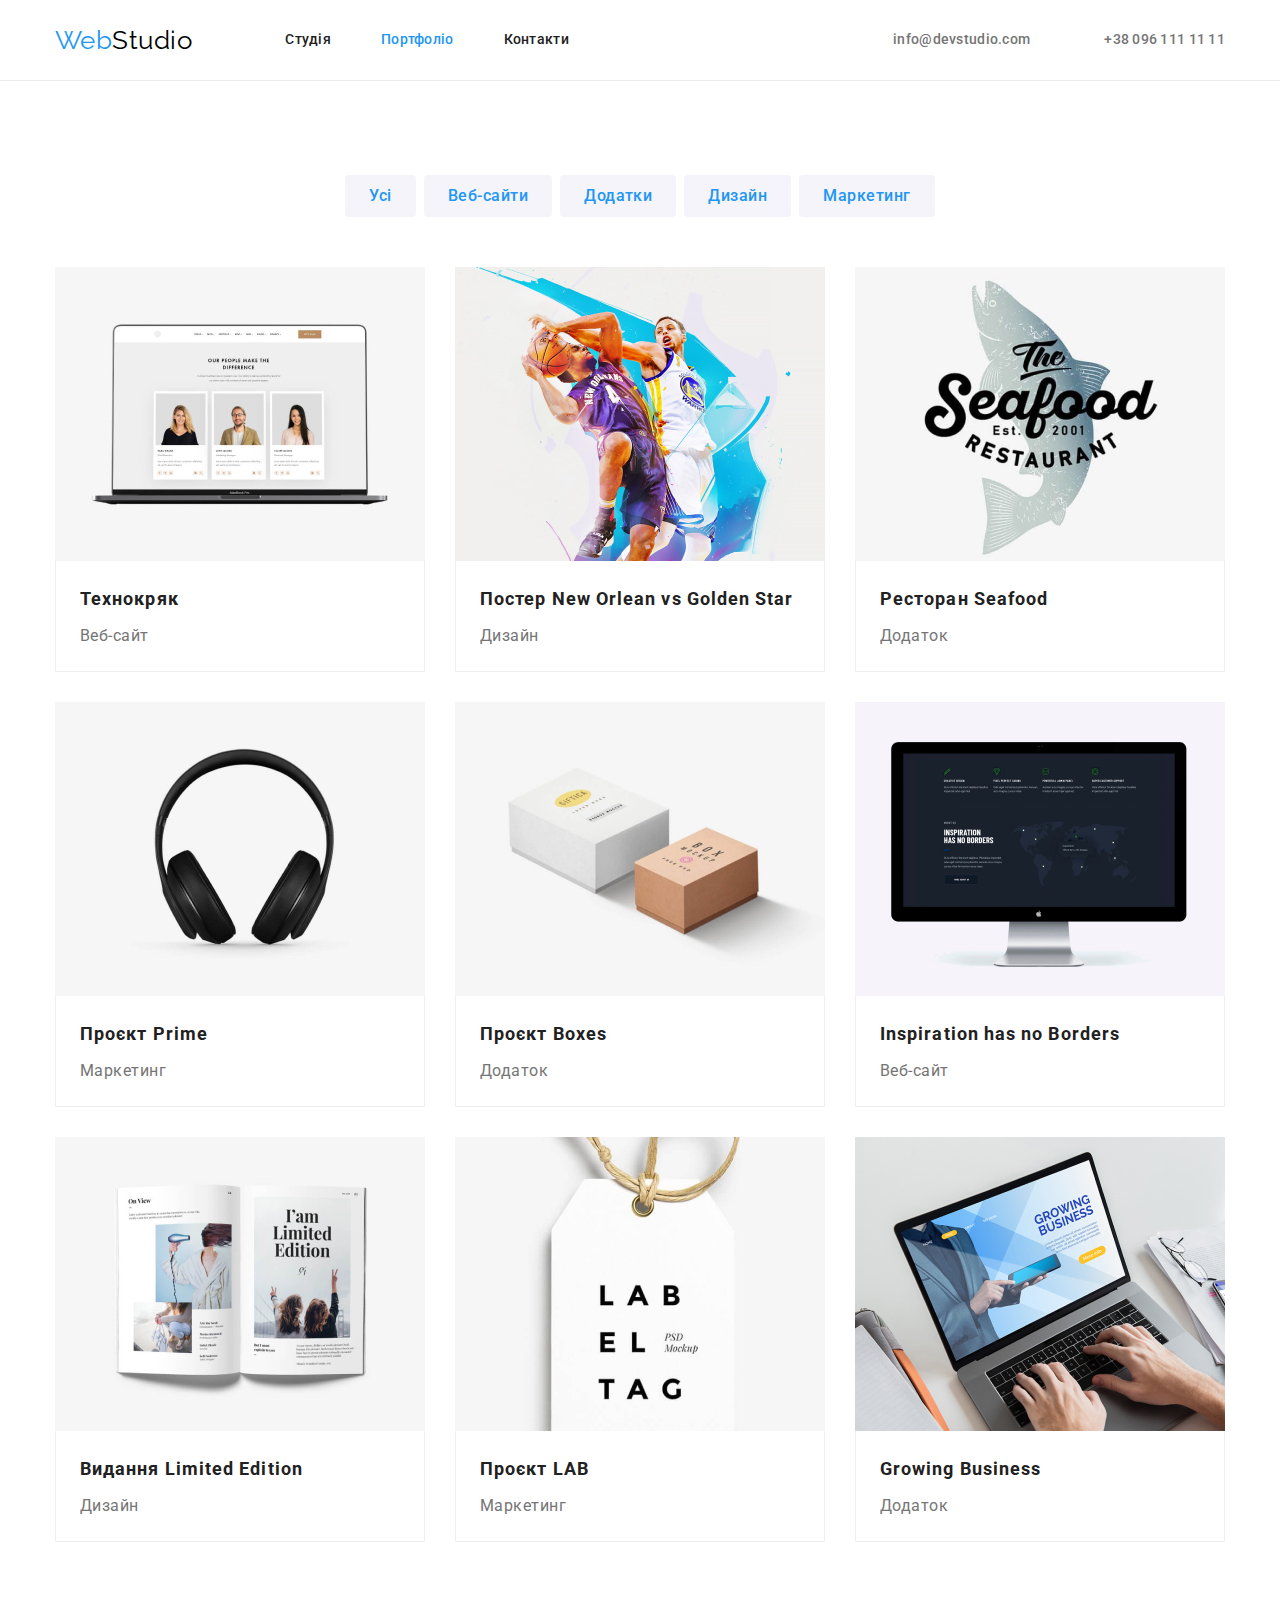
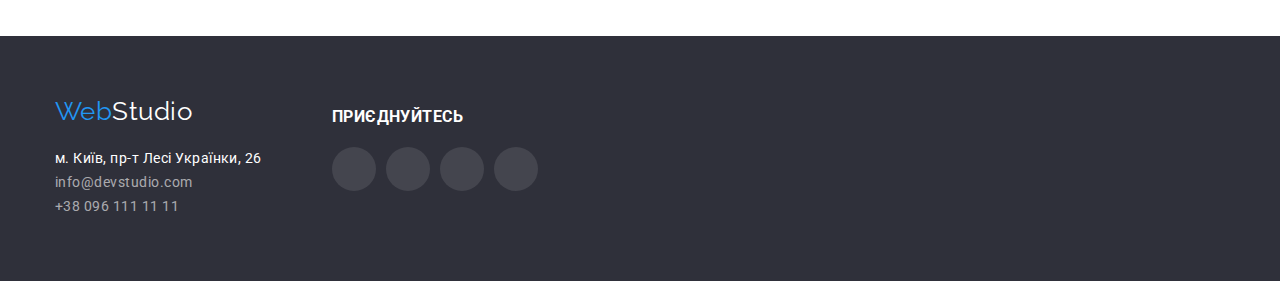
==== portfolio.html @ 6bd30c74 "start" ====
<!DOCTYPE html>
<html lang="uk">

<head>
    <meta charset="UTF-8" />
    <meta http-equiv="X-UA-Compatible" content="IE=edge" />
    <meta name="viewport" content="width=device-width, initial-scale=1.0" />
    <title>Портфоліо</title>
    <link
        href="https://fonts.googleapis.com/css2?family=Raleway:wght@700&family=Roboto:wght@400;500;700;900&display=swap"
        rel="stylesheet" />
    <link rel="stylesheet"
        href="https://cdnjs.cloudflare.com/ajax/libs/modern-normalize/1.1.0/modern-normalize.min.css" />
    <link rel="stylesheet" href="./css/styles.css" />
</head>

<body>
    <header class="page-header">
        <div class="container header">
            <nav class="site-nav">
                <a href="./index.html" class="logo">Web<span class="logo-style">Studio</span></a>
                <ul class="site-nav list">
                    <li class="item"><a href="./index.html" class="link">Студія</a></li>
                    <li class="item"><a href="./portfolio.html" class="link current">Портфоліо</a></li>
                    <li class="item"><a href="" class="link">Контакти</a></li>
                </ul>
            </nav>
            <ul class="site-contact list">
                <li class="item">
                    <a href="mailto:info@devstudio.com" class="link">
                        <svg class="icon" width="16" height="12">
                            <use href="./images/icons.svg#icon-mail"></use>
                        </svg>
                        info@devstudio.com</a>
                </li>
                <li class="item">
                    <a href="tel:+380961111111" class="link">
                        <svg class="icon" width="10" height="16">
                            <use href="./images/icons.svg#icon-tel"></use>
                        </svg>
                        +38 096 111 11 11</a>
                </li>
            </ul>
        </div>
    </header>
    <main class="page-portfolio">
        <div class="container porfolio">
            <h1 class="visually-hidden">Наші роботи</h1>
            <ul class="button list">
                <li class="item"><button type="button" class="page-button">Усі</button></li>
                <li class="item"><button type="button" class="page-button">Веб-сайти</button></li>
                <li class="item"><button type="button" class="page-button">Додатки</button></li>
                <li class="item"><button type="button" class="page-button">Дизайн</button></li>
                <li class="item"><button type="button" class="page-button">Маркетинг</button></li>
            </ul>
            <ul class="example list">
                <li class="example item">
                    <a href="" class="link">
                        <img src="./img/box4.jpg" class="img" alt="ноутбук з людьми" width="370" />
                        <div class="border">
                            <h2 class="example-title">Технокряк</h2>
                            <p class="example-text">Веб-сайт</p>
                        </div>
                    </a>
                </li>
                <li class="example item">
                    <a href="" class="link">
                        <img src="./img/box5.jpg" class="img" alt="два баскетболіста" width="370" />
                        <div class="border">
                            <h2 class="example-title">Постер New Orlean vs Golden Star</h2>
                            <p class="example-text">Дизайн</p>
                        </div>
                    </a>
                </li>
                <li class="example item">
                    <a href="" class="link">
                        <img src="./img/box6.jpg" class="img" alt="риба" width="370" />
                        <div class="border">
                            <h2 class="example-title">Ресторан Seafood</h2>
                            <p class="example-text">Додаток</p>
                        </div>
                    </a>
                </li>
                <li class="example item">
                    <a href="" class="link">
                        <img src="./img/box7.jpg" class="img" alt="навушники" width="370" />
                        <div class="border">
                            <h2 class="example-title">Проєкт Prime</h2>
                            <p class="example-text">Маркетинг</p>
                        </div>
                    </a>
                </li>
                <li class="example item">
                    <a href="" class="link">
                        <img src="./img/box8.jpg" class="img" alt="коробки" width="370" />
                        <div class="border">
                            <h2 class="example-title">Проєкт Boxes</h2>
                            <p class="example-text">Додаток</p>
                        </div>
                    </a>
                </li>
                <li class="example item">
                    <a href="" class="link">
                        <img src="./img/box9.jpg" class="img" alt="монітор" width="370" />
                        <div class="border">
                            <h2 class="example-title">Inspiration has no Borders</h2>
                            <p class="example-text">Веб-сайт</p>
                        </div>
                    </a>
                </li>
                <li class="example item">
                    <a href="" class="link">
                        <img src="./img/box10.jpg" class="img" alt="журнал" width="370" />
                        <div class="border">
                            <h2 class="example-title">Видання Limited Edition</h2>
                            <p class="example-text">Дизайн</p>
                        </div>
                    </a>
                </li>
                <li class="example item">
                    <a href="" class="link">
                        <img src="./img/box11.jpg" class="img" alt="лейба" width="370" />
                        <div class="border">
                            <h2 class="example-title">Проєкт LAB</h2>
                            <p class="example-text">Маркетинг</p>
                        </div>
                    </a>
                </li>
                <li class="example item">
                    <a href="" class="link">
                        <img src="./img/box12.jpg" class="img" alt="людина друркує на ноутбуці" />
                        <div class="border">
                            <h2 class="example-title">Growing Business</h2>
                            <p class="example-text">Додаток</p>
                        </div>
                    </a>
                </li>
            </ul>
        </div>
    </main>
    <footer class="page-footer">
        <div class="container footer">
            <div>
                <a href="./index.html" class="logo footer">Web<span class="logo-style">Studio</span></a>
                <address class="footer-adress">
                    <ul class="list">
                        <li>
                            <a href="https://www.google.com.ua/maps/place/%D0%B1%D1%83%D0%BB.+%D0%9B%D0%B5%D1%81%D0%B8+%D0%A3%D0%BA%D1%80%D0%B0%D0%B8%D0%BD%D0%BA%D0%B8,+26,+%D0%9A%D0%B8%D0%B5%D0%B2,+02000/@50.4261244,30.5376992,18z/data=!4m5!3m4!1s0x40d4cf0e033ecbe9:0x57a4dffefec77da0!8m2!3d50.4265807!4d30.5383858?hl=ru"
                                class="link" target="_blank" rel="noopener noreferrer nofollow">м. Київ, пр-т Лесі
                                Українки, 26
                            </a>
                        </li>
                        <li>
                            <a href="mailto:info@devstudio.com" class="contact link">info@devstudio.com</a>
                        </li>
                        <li>
                            <a href="tel:+380961111111" class="contact link">+38 096 111 11 11</a>
                        </li>
                    </ul>
                </address>
            </div>
            <div class="socnetwork">
                <h3>приєднуйтесь</h3>
                <ul class="list">
                    <li class="item">
                        <a href="" target="_blank" rel="noopener noreferrer nofollow" aria-label="Ссылка на Instagram"
                            class="link">
                            <svg class="icon insta" width="20" height="20">
                                <use href="./images/icons.svg#icon-instagram-2"></use>
                            </svg>
                        </a>
                    </li>
                    <li class="item">
                        <a href="" target="_blank" rel="noopener noreferrer nofollow" aria-label="Ссылка на Twitter"
                            class="link">
                            <svg class="icon twit" width="20" height="20">
                                <use href="./images/icons.svg#icon-twitter-2"></use>
                            </svg>
                        </a>
                    </li>
                    <li class="item">
                        <a href="" target="_blank" rel="noopener noreferrer nofollow" aria-label="Ссылка на Facebook"
                            class="link">
                            <svg class="icon face" width="20" height="20">
                                <use href="./images/icons.svg#icon-facebook-2"></use>
                            </svg>
                        </a>
                    </li>
                    <li class="item">
                        <a href="" target="_blank" rel="noopener noreferrer nofollow" aria-label="Ссылка на LinkedIn"
                            class="link">
                            <svg class="icon linIn" width="20" height="20">
                                <use href="./images/icons.svg#icon-linkedin-2"></use>
                            </svg>
                        </a>
                    </li>
                </ul>
            </div>
        </div>
    </footer>
</body>

</html>
---- css/styles.css ----
:root {
    --primary-text-color: #757575;
    --title-text-color: #212121;
    --accent-color: #2196f3;
    --primary-white-color: #ffffff;
    --logo-color: #000000;
    --accent-second-color: rgba(255, 255, 255, 0.6);
    --primary-bg-color: #2f303a;
    --accent-bg-color: #f5f4fa;
    --border-color-portf: #eeeeee;
    --decision-bg-color: #c4c4c4;
    --border-color-header: #ececec;
    --icon-link-color: #afb1b8;
}

body {
    background-color: var(--primary-white-color);
    color: var(--primary-text-color);
    font-family: 'Roboto', sans-serif;
    letter-spacing: 0.03em;
}

.container {
    margin-left: auto;
    margin-right: auto;
    width: 1200px;
    padding-left: 15px;
    padding-right: 15px;
}

.logo {
    color: var(--accent-color);
    font-family: 'Raleway', sans-serif;
    font-size: 26px;
    line-height: 1.19;
    text-decoration: none;
}

.link {
    text-decoration: none;
}

.list {
    list-style: none;
    margin: 0;
    padding: 0;
}

.visually-hidden {
    position: absolute;
    width: 1px;
    height: 1px;
    margin: -1px;
    border: 0;
    padding: 0;

    white-space: nowrap;
    clip-path: inset(100%);
    clip: rect(0 0 0 0);
    overflow: hidden;
}

/* Шапка */

.page-header {
    border-bottom: 1px solid var(--border-color-header);
}

.page-header .logo-style {
    color: var(--logo-color);
}

.header {
    display: flex;
    align-items: center;
}

.site-nav {
    display: flex;
    align-items: center;
}

.site-nav .item:not(:last-child) {
    margin-right: 50px;
}

.site-nav .link {
    display: block;
    padding-top: 32px;
    padding-bottom: 32px;
    font-weight: 500;
    font-size: 14px;
    line-height: 1.14;
    letter-spacing: 0.02em;
    color: var(--title-text-color);
}

.site-nav.list {
    margin-left: 93px;
}

.site-nav .link:hover,
.site-nav .link:focus {
    color: var(--accent-color);
}

.site-nav .link.current {
    color: var(--accent-color);
}

.site-contact {
    display: flex;
    margin-left: auto;
}

.site-contact .link {
    display: flex;
    padding-top: 32px;
    padding-bottom: 32px;
    font-weight: 500;
    font-size: 14px;
    line-height: 1.14;
    letter-spacing: 0.02em;
    color: var(--primary-text-color);
    align-items: center;
    justify-content: center;
}

.site-contact .icon {
    margin-right: 10px;
    fill: currentColor;
}

.site-contact .item:not(:last-child) {
    margin-right: 50px;
}

.site-contact .link:hover,
.site-contact .link:focus {
    color: var(--accent-color);
}

/* Рішення */
.decision {
    max-width: 1600px;
    height: 600px;
    margin-left: auto;
    margin-right: auto;
    padding-top: 200px;
    padding-bottom: 200px;
    background-image: linear-gradient(to right, rgba(47, 48, 58, 0.4), rgba(47, 48, 58, 0.4)),
        url(../img/hero.jpg);
    background-size: cover;
    background-repeat: no-repeat;
    background-position: center;
    background-color: var(--decision-bg-color);
    text-align: center;
    
}

.decision-text {
    max-width: 700px;
    margin-left: auto;
    margin-right: auto;
}

.decision-title {
    margin-top: 0;
    margin-bottom: 30px;
    color: var(--primary-white-color);
    font-weight: 900;
    font-size: 44px;
    line-height: 1.36;
    letter-spacing: 0.06em;
    text-transform: uppercase;
}

.decision-button {
    font-weight: 700;
    font-size: 16px;
    line-height: 1.88;
    letter-spacing: 0.06em;
    border-color: transparent;
    cursor: pointer;
    box-shadow: 0px 4px 4px rgba(0, 0, 0, 0.15);
    border-radius: 4px;
    padding: 10px 32px;
    min-height: 50px;
    color:var(--accent-bg-color)
}

.decision-button:hover,
.decision-button:focus {
    
background-color: var(--accent-color);
    color: var(--primary-white-color);
}

/* Секциії */
.section {
    padding-top: 94px;
    padding-bottom: 94px;
}

.section-title {
    margin-top: 0;
    margin-bottom: 50px;
    color: var(--title-text-color);
    font-size: 36px;
    line-height: 1.17;
    text-align: center;
}

/* Перваги */
.benefits.list {
    display: flex;
    flex-wrap: wrap;
    gap: 30px;
}

.benefits.list .item {
    flex-basis: calc((100% - 90px) / 4);
}

.section.benefits {
    padding-bottom: 47px;
}

.thumb {
    display: flex;
    height: 120px;
    align-items: center;
    justify-content: center;
    border-radius: 4px;
    background-color: var(--accent-bg-color);
}
.icon {
    display: inline-block;
    width: 1em;
    height: 1em;
    stroke-width: 0;
    stroke: currentColor;
    fill: currentColor;
}

.benefits .item::before {
  display: block;
  content: '';
  height: 120px;
  background-color: var(--accent-bg-color);
  background-size: 70px;
  background-repeat: no-repeat;
  background-position: center;
}

.benefits-title {
    margin-top: 0;
    margin-bottom: 10px;
    padding-top: 20px;
    color: var(--title-text-color);
    font-size: 14px;
    line-height: 1.14;
    text-transform: uppercase;
}

.benefits-text {
    margin-top: 0;
    margin-bottom: 0;
    font-size: 14px;
    line-height: 1.71;
}

/* Варіанти послуг */
.section.services {
    padding-top: 47px;
}

.services.list {
    display: flex;
    flex-wrap: wrap;
    gap: 30px;
}

.services.list .item {
    flex-basis: calc((100% - 60px) / 3);
}

.services.list .img {
    display: block;
    width: 100%;
}

/* Команда */
.section.team {
    background-color: var(--accent-bg-color);
}

.team-title {
    margin-top: 0;
    margin-bottom: 10px;
    color: var(--title-text-color);
    font-weight: 500;
    font-size: 16px;
    line-height: 1.19;
}

.team-text {
    margin-top: 0;
    margin-bottom: 16px;
    font-size: 16px;
    line-height: 1.19;
}

.team.list {
    display: flex;
    flex-wrap: wrap;
    gap: 30px;
    text-align: center;
}

.team.list .item {
    flex-basis: calc((100% - 90px) / 4);
    max-height: 428px;
    background-color: var(--primary-white-color);
    box-shadow: 0px 1px 3px rgba(0, 0, 0, 0.12), 0px 1px 1px rgba(0, 0, 0, 0.14),
        0px 2px 1px rgba(0, 0, 0, 0.2);
    border-radius: 0px 0px 4px 4px;
}

.team.list .img {
    width: 100%;
    display: block;
}

.team .content {
    padding-top: 30px;
    padding-bottom: 30px;
    padding-left: 10px;
    padding-right: 10px;
}

.soc.list {
    display: flex;
    align-items: center;
    justify-content: center;
}

.soc.list .soc-item:not(:last-child) {
    margin-right: 10px;
}

.soc.list .icon-link {
    display: flex;
    height: 44px;
    width: 44px;
    border-radius: 50%;
    align-items: center;
    justify-content: center;
}

.soc.list .icon-link {
    color: var(--icon-link-color);
}

.soc.list .icon-link:hover,
.soc.list .icon-link:focus {
    color: var(--primary-white-color);
    background-color: var(--accent-color);
}

.icon-link .icon {
    fill: currentColor;
}

/* .socnetwork .list {
  display: flex;
  margin-bottom: 30px;
}
.socnetwork .item:not(:last-child) {
  margin-right: 10px;
}
.socnetwork .link {
  display: flex;
  height: 44px;
  width: 44px;
  background: rgba(255, 255, 255, 0.1);
  border-radius: 50%;
  align-items: center;
  justify-content: center;
} */

/* Наші клієнти */
.clients.list {
    display: flex;
}

.clients.list .item:not(:last-child) {
    margin-right: 30px;
}

.clients.list .link {
    display: flex;
    height: 92px;
    width: 170px;
    border: 1px solid var(--icon-link-color);
    border-radius: 4px;
    align-items: center;
    justify-content: center;
    color: var(--icon-link-color);
}

.clients.list .link:hover,
.clients.list .link:focus {
    color: var(--accent-color);
    border-color: var(--accent-color);
}

.clients.list .icon {
    fill: currentColor;
}

/* Футер */
.page-footer {
    background-color: var(--primary-bg-color);
    padding-top: 60px;
    padding-bottom: 60px;
}

.page-footer .logo-style {
    color: var(--primary-white-color);
}

.footer-adress .link {
    font-style: normal;
    font-size: 14px;
    line-height: 1.71;
    color: var(--primary-white-color);
}

.contact.link {
    color: var(--accent-second-color);
}

.footer-adress .link:hover,
.footer-adress .link:focus {
    color: var(--accent-color);
}

.container.footer {
    display: flex;
}

.logo.footer {
    display: inline-block;
    margin-bottom: 20px;
}

.socnetwork {
    margin-left: 70px;
    padding-top: 12px;
    color: var(--primary-white-color);
    font-weight: 700;
    font-size: 14px;
    line-height: 1.14;
    letter-spacing: 0.03em;
    text-transform: uppercase;
}

.socnetwork h3 {
    margin-top: 0;
    margin-bottom: 20px;
}

.socnetwork .list {
    display: flex;
    margin-bottom: 30px;
}

.socnetwork .item:not(:last-child) {
    margin-right: 10px;
}

.socnetwork .link {
    display: flex;
    height: 44px;
    width: 44px;
    background: rgba(255, 255, 255, 0.1);
    border-radius: 50%;
    align-items: center;
    justify-content: center;
}

.socnetwork .link:hover,
.socnetwork .link:focus {
    background-color: var(--accent-color);
}

/* Портфолио */

/* Наші роботи */
.page-portfolio {
    padding-top: 94px;
    padding-bottom: 94px;
}

.porfolio h1 {
    margin-top: 0;
    margin-bottom: 0;
    text-align: center;
}

.button.list {
    display: flex;
    margin-bottom: 50px;
    justify-content: center;
}

.page-button {
    font-weight: 500;
    font-size: 16px;
    line-height: 1.63;
    letter-spacing: 0.03em;
    border-color: transparent;
    background-color: var(--accent-bg-color);
    cursor: pointer;
    border-radius: 4px;
    padding: 6px 22px;
    min-height: 38px;
    color: var(--accent-color);
}
button{
    background-color: var(--accent-color);
}

.button.list .item:not(:last-child) {
    margin-right: 8px;
}

.page-button:hover,
.page-button:focus {
color: var(--primary-white-color);
    background-color: var(--accent-color);
    box-shadow: 0px 3px 1px rgba(0, 0, 0, 0.1), 0px 1px 2px rgba(0, 0, 0, 0.08),
        0px 2px 2px rgba(0, 0, 0, 0.12);
}

.example-title {
    margin-top: 0;
    margin-bottom: 4px;
    color: var(--title-text-color);
    font-size: 18px;
    line-height: 2;
    letter-spacing: 0.06em;
}

.example-text {
    margin-top: 0;
    margin-bottom: 0;
    color: var(--primary-text-color);
    font-size: 16px;
    line-height: 1.88;
}

.example.list {
    display: flex;
    flex-wrap: wrap;
    gap: 30px;
}


.example.list .item {
    flex-basis: calc((100% - 60px) / 3);
}

.example.item .img {
    display: block;
    width: 100%;
}

.example .link {
    display: block;
}

.example .link:hover,
.example .link:focus {
    box-shadow: 0px 1px 1px rgba(0, 0, 0, 0.12), 0px 4px 4px rgba(0, 0, 0, 0.06),
        1px 4px 6px rgba(0, 0, 0, 0.16);

}

.border {
    padding: 20px 24px;
    border-bottom: 1px solid var(--border-color-portf);
    border-right: 1px solid var(--border-color-portf);
    border-left: 1px solid var(--border-color-portf);
}
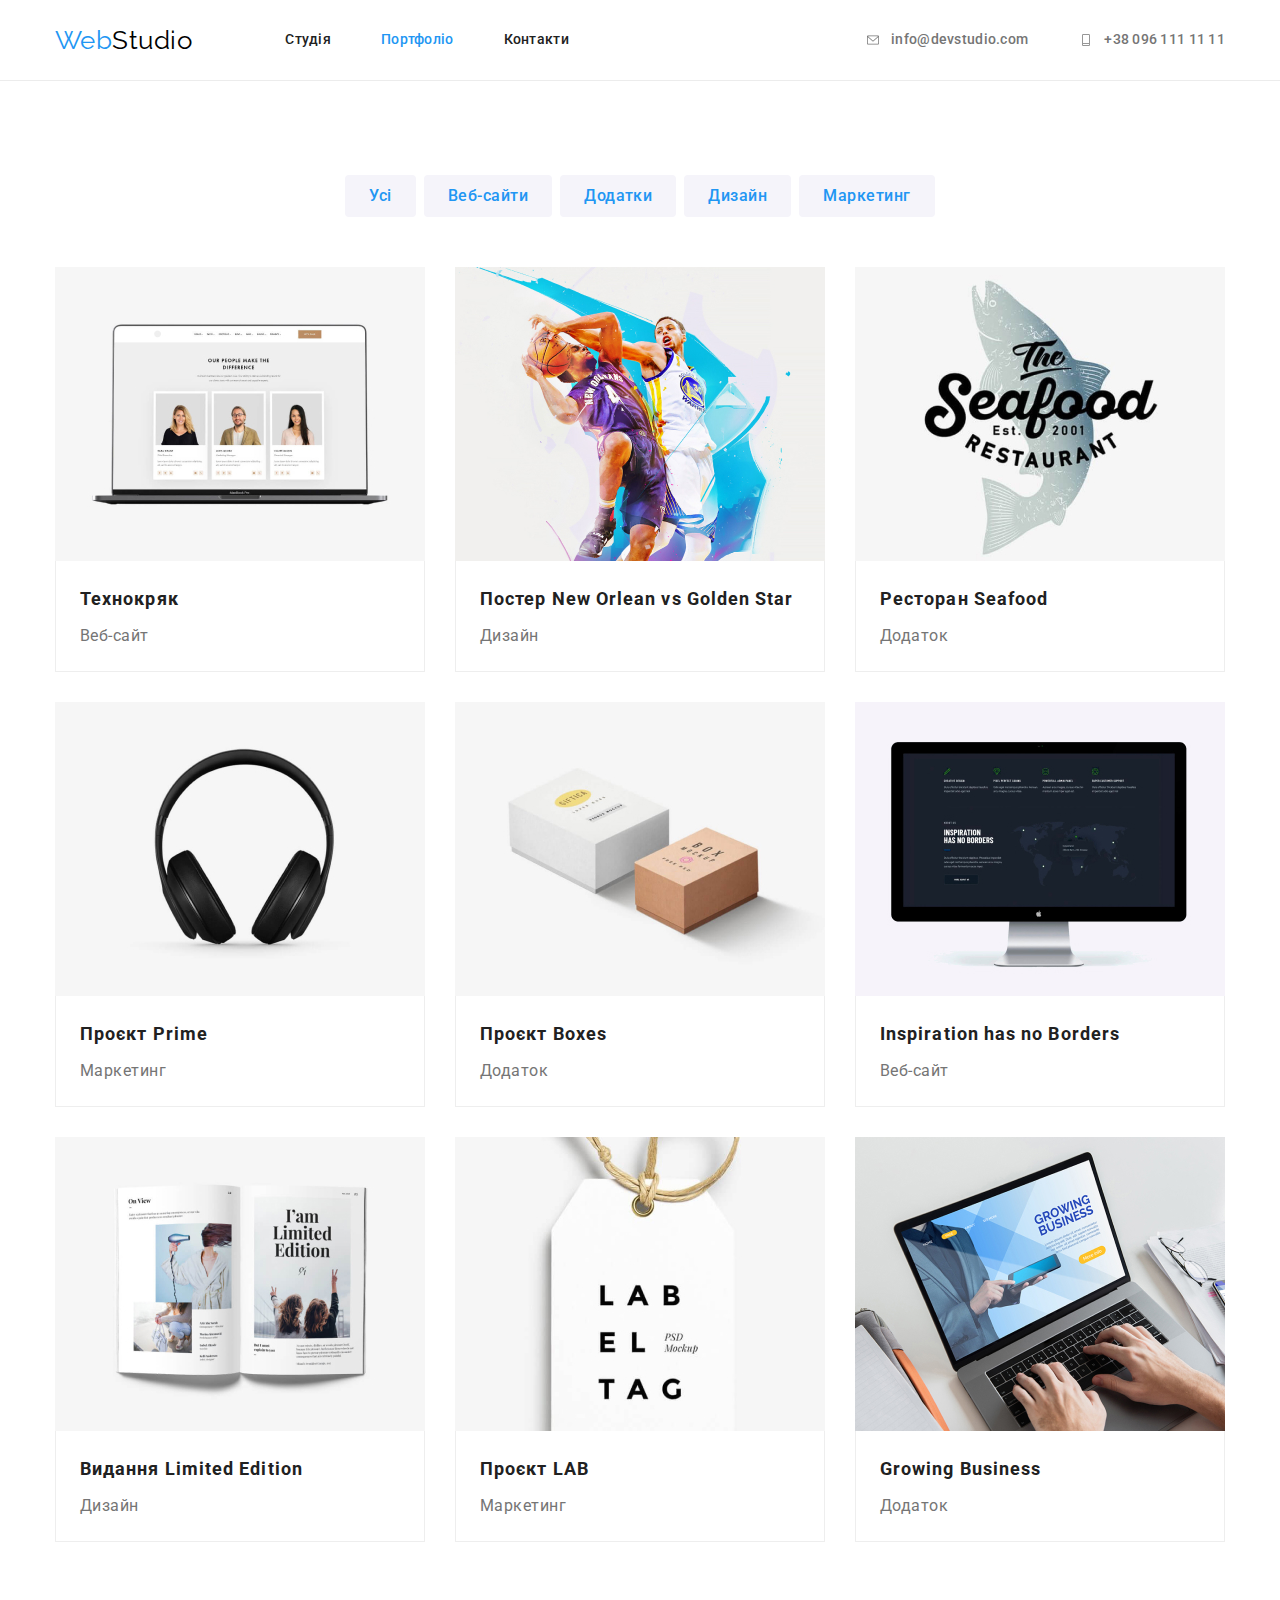
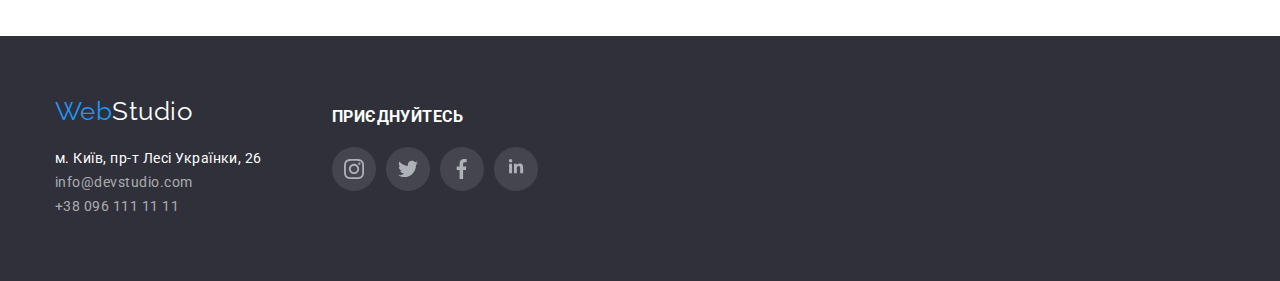
==== commit f53aa230: "321" ====
--- a/portfolio.html
+++ b/portfolio.html
@@ -27,18 +27,14 @@
             </nav>
             <ul class="site-contact list">
                 <li class="item">
-                    <a href="mailto:info@devstudio.com" class="link">
-                        <svg class="icon" width="16" height="12">
-                            <use href="./images/icons.svg#icon-mail"></use>
-                        </svg>
-                        info@devstudio.com</a>
+                    <a href="mailto:info@devstudio.com" class="link"><svg class="icon" width="16" height="12">
+                            <use href="./img/symbol-defs.svg#icon-mail"></use>
+                        </svg>info@devstudio.com</a>
                 </li>
                 <li class="item">
-                    <a href="tel:+380961111111" class="link">
-                        <svg class="icon" width="10" height="16">
-                            <use href="./images/icons.svg#icon-tel"></use>
-                        </svg>
-                        +38 096 111 11 11</a>
+                    <a href="tel:+380961111111" class="link"><svg class="icon" width="16" height="12">
+                            <use href="./img/symbol-defs.svg#icon-phone"></use>
+                        </svg>+38 096 111 11 11</a>
                 </li>
             </ul>
         </div>
@@ -161,40 +157,37 @@
             </div>
             <div class="socnetwork">
                 <h3>приєднуйтесь</h3>
-                <ul class="list">
-                    <li class="item">
-                        <a href="" target="_blank" rel="noopener noreferrer nofollow" aria-label="Ссылка на Instagram"
-                            class="link">
-                            <svg class="icon insta" width="20" height="20">
-                                <use href="./images/icons.svg#icon-instagram-2"></use>
-                            </svg>
-                        </a>
-                    </li>
-                    <li class="item">
-                        <a href="" target="_blank" rel="noopener noreferrer nofollow" aria-label="Ссылка на Twitter"
-                            class="link">
-                            <svg class="icon twit" width="20" height="20">
-                                <use href="./images/icons.svg#icon-twitter-2"></use>
-                            </svg>
-                        </a>
-                    </li>
-                    <li class="item">
-                        <a href="" target="_blank" rel="noopener noreferrer nofollow" aria-label="Ссылка на Facebook"
-                            class="link">
-                            <svg class="icon face" width="20" height="20">
-                                <use href="./images/icons.svg#icon-facebook-2"></use>
-                            </svg>
-                        </a>
-                    </li>
-                    <li class="item">
-                        <a href="" target="_blank" rel="noopener noreferrer nofollow" aria-label="Ссылка на LinkedIn"
-                            class="link">
-                            <svg class="icon linIn" width="20" height="20">
-                                <use href="./images/icons.svg#icon-linkedin-2"></use>
-                            </svg>
-                        </a>
-                    </li>
-                </ul>
+            <ul class="list">
+                <li class="item">
+                    <a href="" target="_blank" rel="noopener noreferrer nofollow" aria-label="Ссылка на Instagram" class="link"><svg
+                            class="icon" width="20" height="20">
+                            <use href="./img/symbol-defs.svg#icon-instagram"></use>
+                        </svg>
+            
+                    </a>
+                </li>
+                <li class="item">
+                    <a href="" target="_blank" rel="noopener noreferrer nofollow" aria-label="Ссылка на Twitter" class="link"><svg
+                            class="icon" width="20" height="20">
+                            <use href="./img/symbol-defs.svg#icon-twitter"></use>
+                        </svg>
+                    </a>
+                </li>
+                <li class="item">
+                    <a href="" target="_blank" rel="noopener noreferrer nofollow" aria-label="Ссылка на Facebook" class="link"><svg
+                            class="icon" width="20" height="20">
+                            <use href="./img/symbol-defs.svg#icon-faceboock"></use>
+                        </svg>
+                    </a>
+                </li>
+                <li class="item">
+                    <a href="" target="_blank" rel="noopener noreferrer nofollow" aria-label="Ссылка на LinkedIn" class="link"><svg
+                            class="icon" width="20" height="20">
+                            <use href="./img/symbol-defs.svg#icon-linkedin"></use>
+                        </svg>
+                    </a>
+                </li>
+            </ul>
             </div>
         </div>
     </footer>
--- a/css/styles.css
+++ b/css/styles.css
@@ -236,12 +236,13 @@
 }
 .icon {
     display: inline-block;
-    width: 1em;
-    height: 1em;
+   
     stroke-width: 0;
     stroke: currentColor;
     fill: currentColor;
 }
+ /* width: 1em; */
+ /* height: 1em; */
 
 .benefits .item::before {
   display: block;
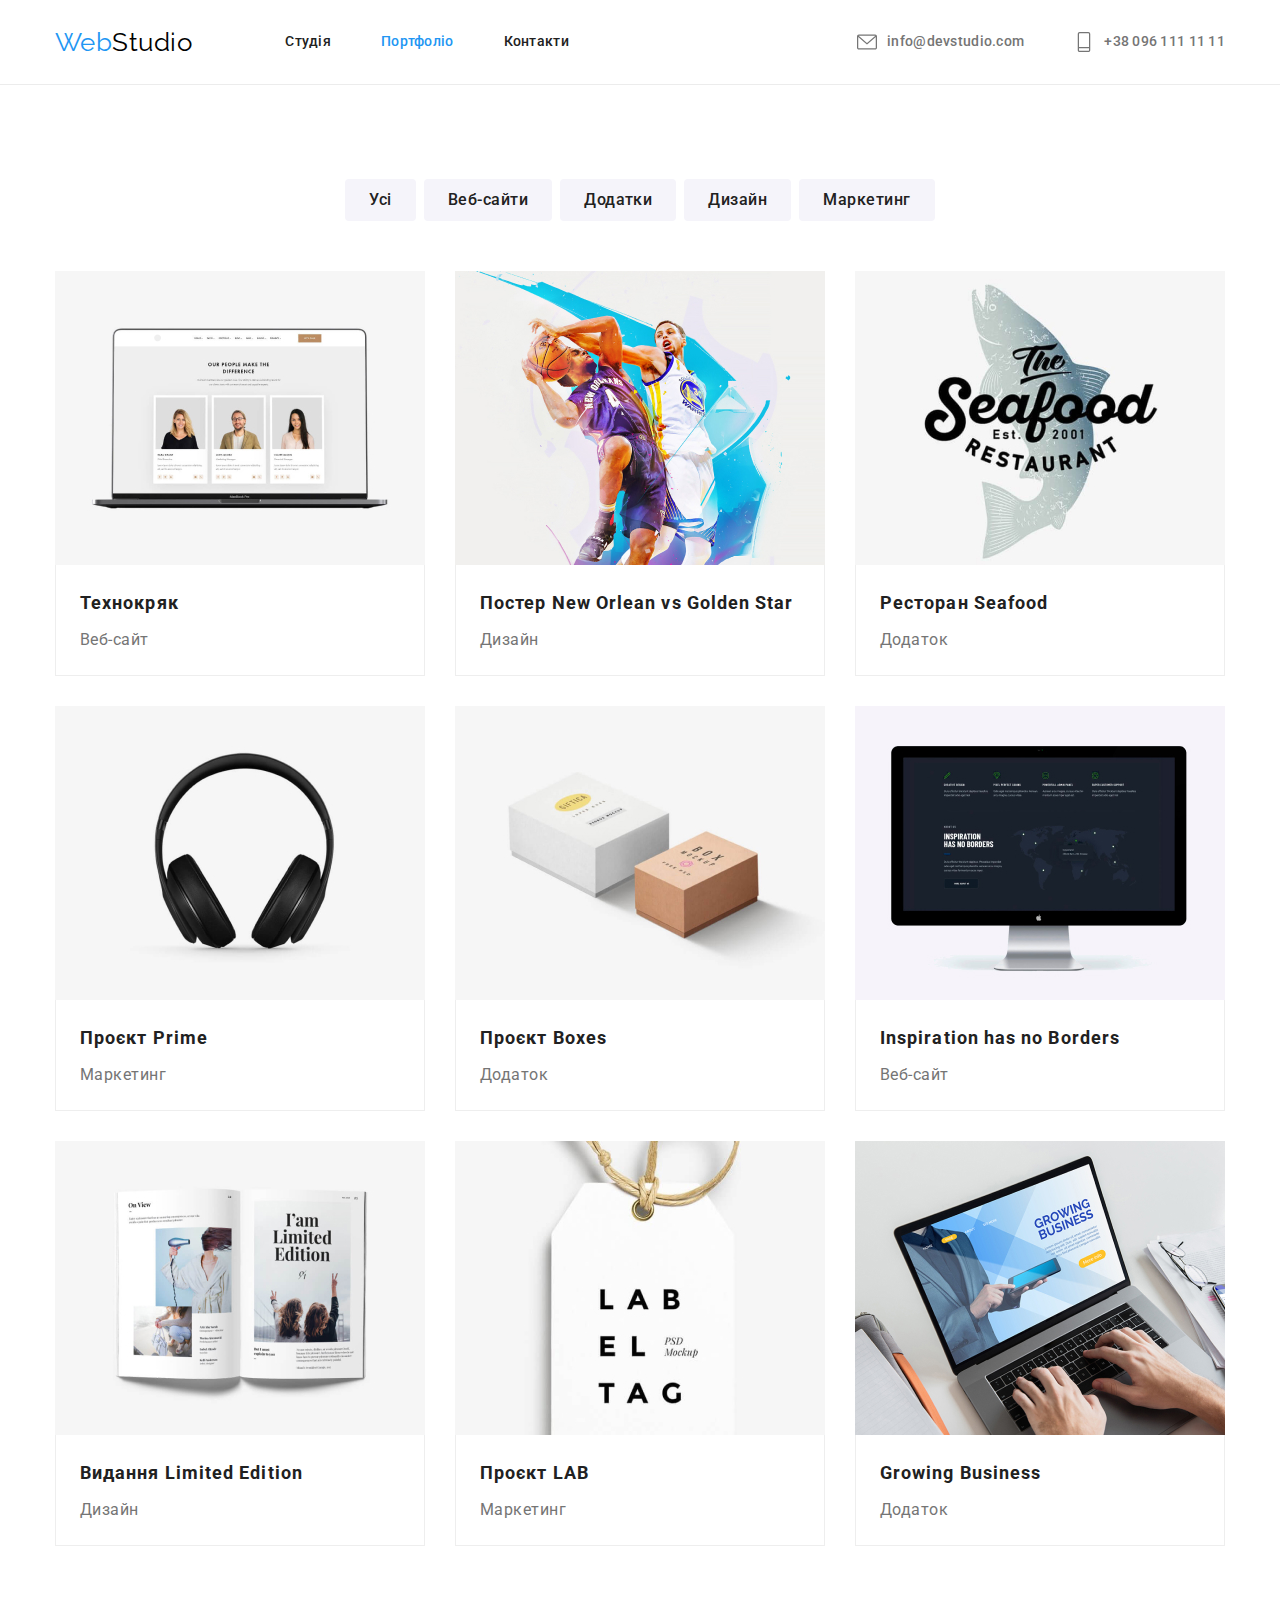
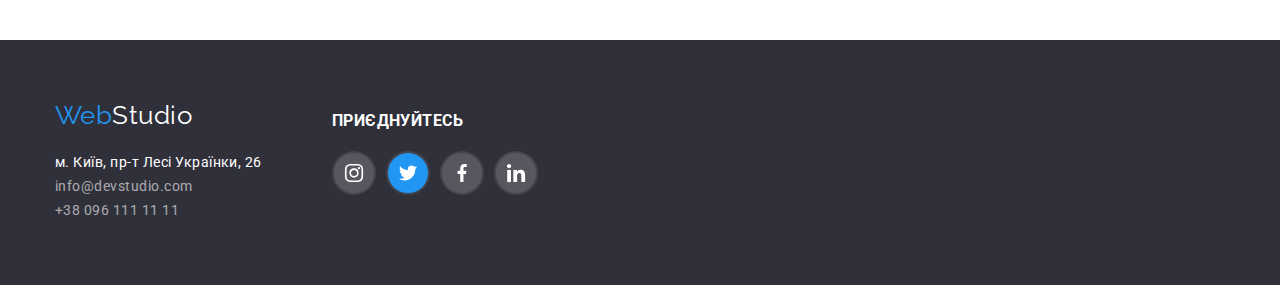
==== commit 1eb9d0c4: "04 redy" ====
--- a/portfolio.html
+++ b/portfolio.html
@@ -27,12 +27,12 @@
             </nav>
             <ul class="site-contact list">
                 <li class="item">
-                    <a href="mailto:info@devstudio.com" class="link"><svg class="icon" width="16" height="12">
+                    <a href="mailto:info@devstudio.com" class="link"><svg class="icon" width="20" height="20">
                             <use href="./img/symbol-defs.svg#icon-mail"></use>
                         </svg>info@devstudio.com</a>
                 </li>
                 <li class="item">
-                    <a href="tel:+380961111111" class="link"><svg class="icon" width="16" height="12">
+                    <a href="tel:+380961111111" class="link"><svg class="icon" width="20" height="20">
                             <use href="./img/symbol-defs.svg#icon-phone"></use>
                         </svg>+38 096 111 11 11</a>
                 </li>
@@ -157,37 +157,37 @@
             </div>
             <div class="socnetwork">
                 <h3>приєднуйтесь</h3>
-            <ul class="list">
-                <li class="item">
-                    <a href="" target="_blank" rel="noopener noreferrer nofollow" aria-label="Ссылка на Instagram" class="link"><svg
-                            class="icon" width="20" height="20">
-                            <use href="./img/symbol-defs.svg#icon-instagram"></use>
-                        </svg>
-            
-                    </a>
-                </li>
-                <li class="item">
-                    <a href="" target="_blank" rel="noopener noreferrer nofollow" aria-label="Ссылка на Twitter" class="link"><svg
-                            class="icon" width="20" height="20">
-                            <use href="./img/symbol-defs.svg#icon-twitter"></use>
-                        </svg>
-                    </a>
-                </li>
-                <li class="item">
-                    <a href="" target="_blank" rel="noopener noreferrer nofollow" aria-label="Ссылка на Facebook" class="link"><svg
-                            class="icon" width="20" height="20">
-                            <use href="./img/symbol-defs.svg#icon-faceboock"></use>
-                        </svg>
-                    </a>
-                </li>
-                <li class="item">
-                    <a href="" target="_blank" rel="noopener noreferrer nofollow" aria-label="Ссылка на LinkedIn" class="link"><svg
-                            class="icon" width="20" height="20">
-                            <use href="./img/symbol-defs.svg#icon-linkedin"></use>
-                        </svg>
-                    </a>
-                </li>
-            </ul>
+        <ul class="list">
+            <li class="item">
+                <a href="" target="_blank" rel="noopener noreferrer nofollow" aria-label="Ссылка на Instagram" class="link"><svg
+                        class="icon" width="40" height="40">
+                        <use href="./img/symbol-defs.svg#icon-inst"></use>
+                    </svg>
+        
+                </a>
+            </li>
+            <li class="item">
+                <a href="" target="_blank" rel="noopener noreferrer nofollow" aria-label="Ссылка на Twitter" class="link"><svg
+                        class="icon" width="40" height="40">
+                        <use href="./img/symbol-defs.svg#icon-twitterblu"></use>
+                    </svg>
+                </a>
+            </li>
+            <li class="item">
+                <a href="" target="_blank" rel="noopener noreferrer nofollow" aria-label="Ссылка на Facebook" class="link"><svg
+                        class="icon" width="40" height="40">
+                        <use href="./img/symbol-defs.svg#icon-face"></use>
+                    </svg>
+                </a>
+            </li>
+            <li class="item">
+                <a href="" target="_blank" rel="noopener noreferrer nofollow" aria-label="Ссылка на LinkedIn" class="link"><svg
+                        class="icon" width="40" height="40">
+                        <use href="./img/symbol-defs.svg#icon-in"></use>
+                    </svg>
+                </a>
+            </li>
+        </u20
             </div>
         </div>
     </footer>
--- a/css/styles.css
+++ b/css/styles.css
@@ -236,23 +236,30 @@
 }
 .icon {
     display: inline-block;
-   
+
     stroke-width: 0;
     stroke: currentColor;
     fill: currentColor;
 }
+
+
+
  /* width: 1em; */
  /* height: 1em; */
-
-.benefits .item::before {
+/* before */
+.benefits .item {
   display: block;
-  content: '';
   height: 120px;
   background-color: var(--accent-bg-color);
   background-size: 70px;
   background-repeat: no-repeat;
   background-position: center;
 }
+h2.section-title{
+    padding-top: 120px;
+}
+
+
 
 .benefits-title {
     margin-top: 0;
@@ -365,13 +372,17 @@
 
 .soc.list .icon-link:hover,
 .soc.list .icon-link:focus {
+    
     color: var(--primary-white-color);
     background-color: var(--accent-color);
+
 }
 
 .icon-link .icon {
-    fill: currentColor;
-}
+fill: currentColor!important;
+  
+}
+/* .icon {} */
 
 /* .socnetwork .list {
   display: flex;
@@ -416,9 +427,7 @@
     border-color: var(--accent-color);
 }
 
-.clients.list .icon {
-    fill: currentColor;
-}
+
 
 /* Футер */
 .page-footer {
@@ -514,7 +523,9 @@
     display: flex;
     margin-bottom: 50px;
     justify-content: center;
-}
+    color:var(--title-text-color)
+}
+
 
 .page-button {
     font-weight: 500;
@@ -527,7 +538,7 @@
     border-radius: 4px;
     padding: 6px 22px;
     min-height: 38px;
-    color: var(--accent-color);
+   color:var(--title-text-color)
 }
 button{
     background-color: var(--accent-color);
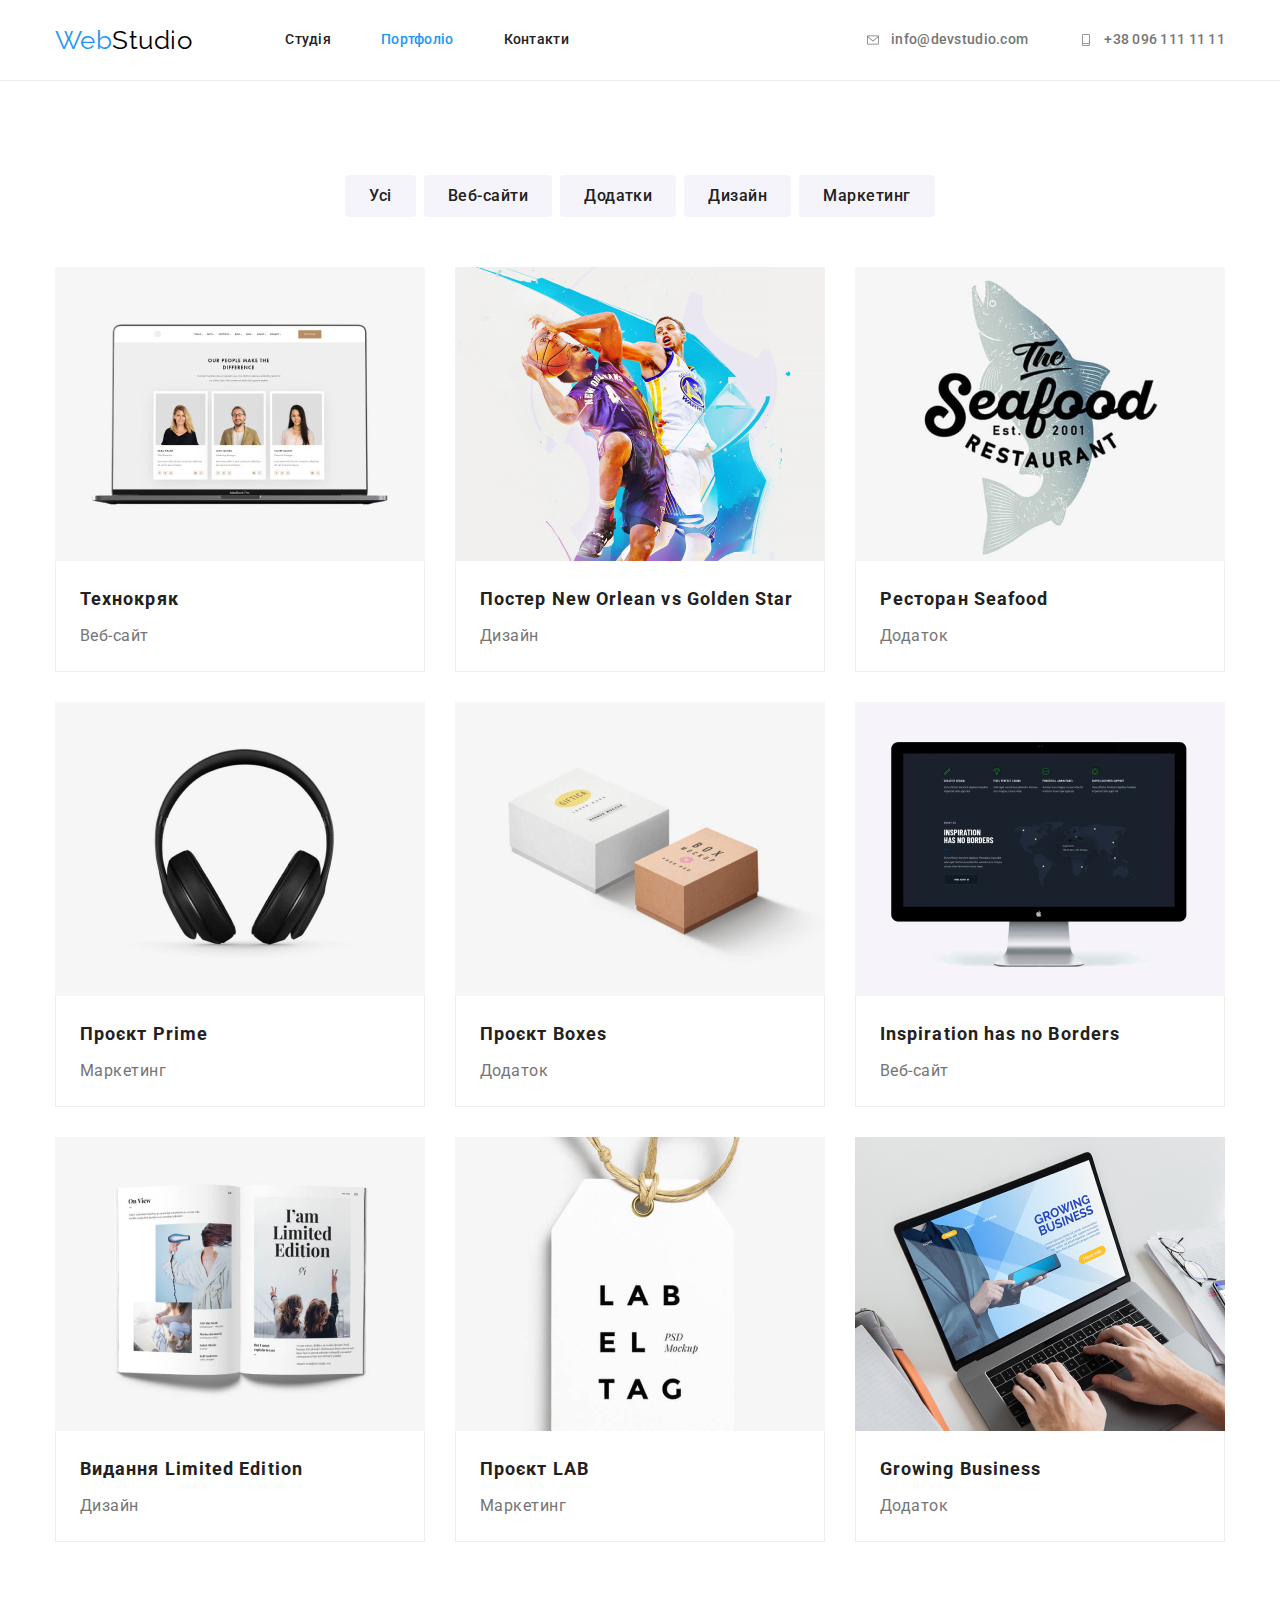
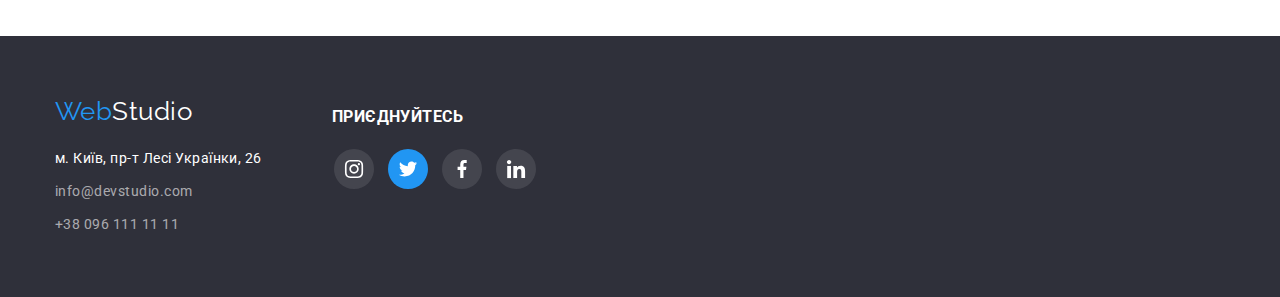
==== commit 0b0bd8f7: "123" ====
--- a/portfolio.html
+++ b/portfolio.html
@@ -27,12 +27,12 @@
             </nav>
             <ul class="site-contact list">
                 <li class="item">
-                    <a href="mailto:info@devstudio.com" class="link"><svg class="icon" width="20" height="20">
+                    <a href="mailto:info@devstudio.com" class="link"><svg class="icon" width="16" height="12">
                             <use href="./img/symbol-defs.svg#icon-mail"></use>
                         </svg>info@devstudio.com</a>
                 </li>
                 <li class="item">
-                    <a href="tel:+380961111111" class="link"><svg class="icon" width="20" height="20">
+                    <a href="tel:+380961111111" class="link"><svg class="icon" width="16" height="12">
                             <use href="./img/symbol-defs.svg#icon-phone"></use>
                         </svg>+38 096 111 11 11</a>
                 </li>
@@ -140,13 +140,12 @@
                 <a href="./index.html" class="logo footer">Web<span class="logo-style">Studio</span></a>
                 <address class="footer-adress">
                     <ul class="list">
-                        <li>
+                        <li class="contlist">
                             <a href="https://www.google.com.ua/maps/place/%D0%B1%D1%83%D0%BB.+%D0%9B%D0%B5%D1%81%D0%B8+%D0%A3%D0%BA%D1%80%D0%B0%D0%B8%D0%BD%D0%BA%D0%B8,+26,+%D0%9A%D0%B8%D0%B5%D0%B2,+02000/@50.4261244,30.5376992,18z/data=!4m5!3m4!1s0x40d4cf0e033ecbe9:0x57a4dffefec77da0!8m2!3d50.4265807!4d30.5383858?hl=ru"
                                 class="link" target="_blank" rel="noopener noreferrer nofollow">м. Київ, пр-т Лесі
-                                Українки, 26
-                            </a>
+                                Українки, 26</a>
                         </li>
-                        <li>
+                        <li class="contlist">
                             <a href="mailto:info@devstudio.com" class="contact link">info@devstudio.com</a>
                         </li>
                         <li>
@@ -157,37 +156,37 @@
             </div>
             <div class="socnetwork">
                 <h3>приєднуйтесь</h3>
-        <ul class="list">
-            <li class="item">
-                <a href="" target="_blank" rel="noopener noreferrer nofollow" aria-label="Ссылка на Instagram" class="link"><svg
-                        class="icon" width="40" height="40">
-                        <use href="./img/symbol-defs.svg#icon-inst"></use>
-                    </svg>
-        
-                </a>
-            </li>
-            <li class="item">
-                <a href="" target="_blank" rel="noopener noreferrer nofollow" aria-label="Ссылка на Twitter" class="link"><svg
-                        class="icon" width="40" height="40">
-                        <use href="./img/symbol-defs.svg#icon-twitterblu"></use>
-                    </svg>
-                </a>
-            </li>
-            <li class="item">
-                <a href="" target="_blank" rel="noopener noreferrer nofollow" aria-label="Ссылка на Facebook" class="link"><svg
-                        class="icon" width="40" height="40">
-                        <use href="./img/symbol-defs.svg#icon-face"></use>
-                    </svg>
-                </a>
-            </li>
-            <li class="item">
-                <a href="" target="_blank" rel="noopener noreferrer nofollow" aria-label="Ссылка на LinkedIn" class="link"><svg
-                        class="icon" width="40" height="40">
-                        <use href="./img/symbol-defs.svg#icon-in"></use>
-                    </svg>
-                </a>
-            </li>
-        </u20
+                <ul class="list">
+                    <li class="item">
+                        <a href="" target="_blank" rel="noopener noreferrer nofollow" aria-label="Ссылка на Instagram"
+                            class="link"><svg class="icon" width="40" height="40">
+                                <use href="./img/symbol-defs.svg#icon-inst"></use>
+                            </svg>
+    
+                        </a>
+                    </li>
+                    <li class="item">
+                        <a href="" target="_blank" rel="noopener noreferrer nofollow" aria-label="Ссылка на Twitter"
+                            class="link"><svg class="icon" width="40" height="40">
+                                <use href="./img/symbol-defs.svg#icon-twitterblu"></use>
+                            </svg>
+                        </a>
+                    </li>
+                    <li class="item">
+                        <a href="" target="_blank" rel="noopener noreferrer nofollow" aria-label="Ссылка на Facebook"
+                            class="link"><svg class="icon" width="40" height="40">
+                                <use href="./img/symbol-defs.svg#icon-face"></use>
+                            </svg>
+                        </a>
+                    </li>
+                    <li class="item">
+                        <a href="" target="_blank" rel="noopener noreferrer nofollow" aria-label="Ссылка на LinkedIn"
+                            class="link"><svg class="icon" width="40" height="40">
+                                <use href="./img/symbol-defs.svg#icon-in"></use>
+                            </svg>
+                        </a>
+                    </li>
+                </ul>
             </div>
         </div>
     </footer>
--- a/css/styles.css
+++ b/css/styles.css
@@ -19,6 +19,7 @@
     font-family: 'Roboto', sans-serif;
     letter-spacing: 0.03em;
 }
+
 
 .container {
     margin-left: auto;
@@ -255,9 +256,7 @@
   background-repeat: no-repeat;
   background-position: center;
 }
-h2.section-title{
-    padding-top: 120px;
-}
+
 
 
 
@@ -279,9 +278,7 @@
 }
 
 /* Варіанти послуг */
-.section.services {
-    padding-top: 47px;
-}
+
 
 .services.list {
     display: flex;
@@ -329,10 +326,10 @@
 .team.list .item {
     flex-basis: calc((100% - 90px) / 4);
     max-height: 428px;
-    background-color: var(--primary-white-color);
-    box-shadow: 0px 1px 3px rgba(0, 0, 0, 0.12), 0px 1px 1px rgba(0, 0, 0, 0.14),
+    background-color: var(--primary-white-color);    box-shadow: 0px 1px 3px rgba(0, 0, 0, 0.12), 0px 1px 1px rgba(0, 0, 0, 0.14),
         0px 2px 1px rgba(0, 0, 0, 0.2);
     border-radius: 0px 0px 4px 4px;
+   
 }
 
 .team.list .img {
@@ -351,6 +348,7 @@
     display: flex;
     align-items: center;
     justify-content: center;
+    color: var(--icon-link-color);
 }
 
 .soc.list .soc-item:not(:last-child) {
@@ -382,6 +380,7 @@
 fill: currentColor!important;
   
 }
+
 /* .icon {} */
 
 /* .socnetwork .list {
@@ -450,6 +449,9 @@
 .contact.link {
     color: var(--accent-second-color);
 }
+.contlist{
+    margin-bottom: 9px;
+}
 
 .footer-adress .link:hover,
 .footer-adress .link:focus {
@@ -494,7 +496,7 @@
     display: flex;
     height: 44px;
     width: 44px;
-    background: rgba(255, 255, 255, 0.1);
+   
     border-radius: 50%;
     align-items: center;
     justify-content: center;
@@ -523,7 +525,7 @@
     display: flex;
     margin-bottom: 50px;
     justify-content: center;
-    color:var(--title-text-color)
+    color:var(--title-text-color);
 }
 
 
@@ -538,7 +540,7 @@
     border-radius: 4px;
     padding: 6px 22px;
     min-height: 38px;
-   color:var(--title-text-color)
+   color:var(--title-text-color);
 }
 button{
     background-color: var(--accent-color);
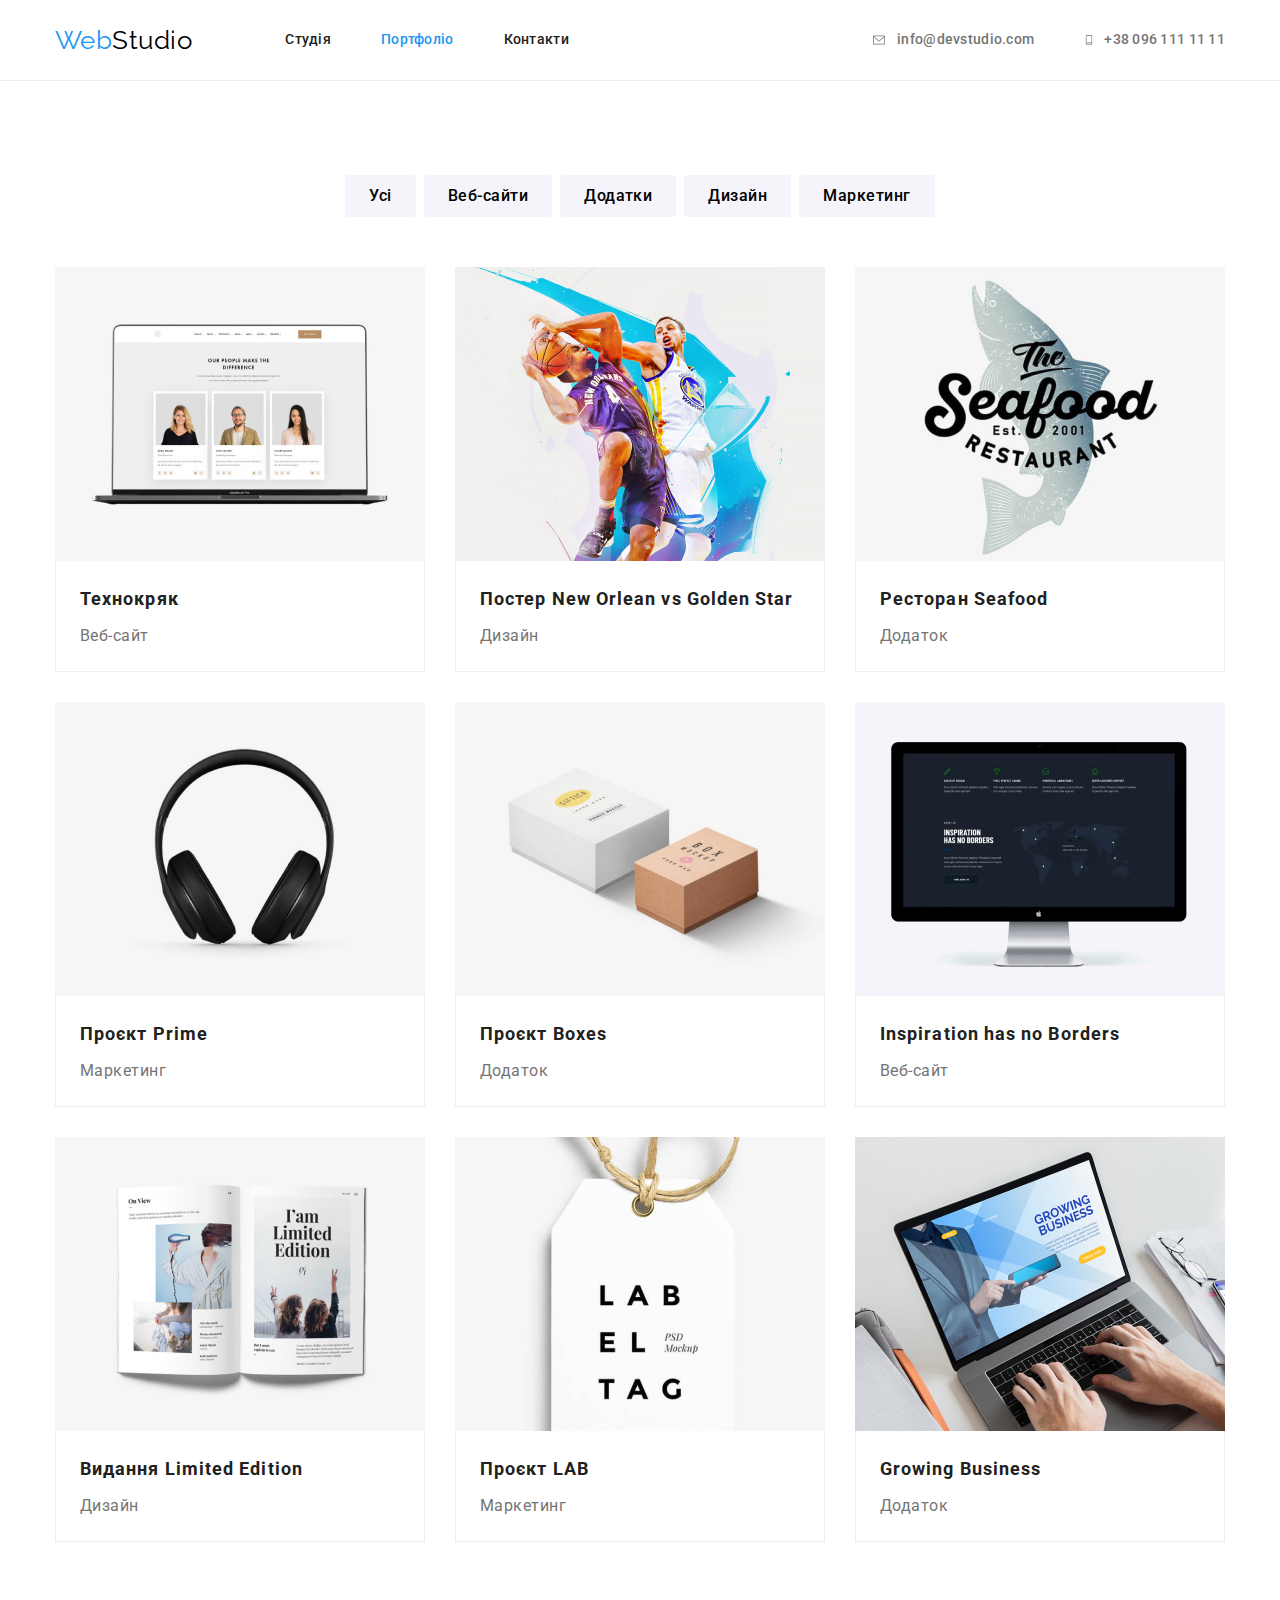
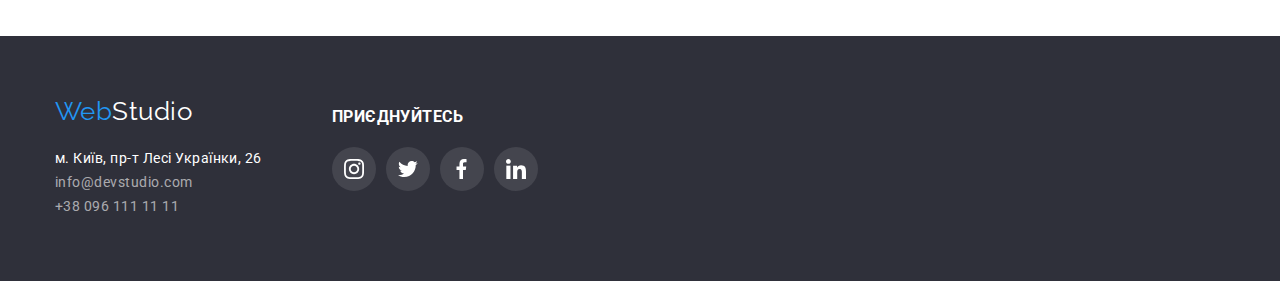
==== commit 1c4cfa37: "1233333" ====
--- a/portfolio.html
+++ b/portfolio.html
@@ -1,6 +1,5 @@
 <!DOCTYPE html>
 <html lang="uk">
-
 <head>
     <meta charset="UTF-8" />
     <meta http-equiv="X-UA-Compatible" content="IE=edge" />
@@ -27,14 +26,18 @@
             </nav>
             <ul class="site-contact list">
                 <li class="item">
-                    <a href="mailto:info@devstudio.com" class="link"><svg class="icon" width="16" height="12">
+                    <a href="mailto:info@devstudio.com" class="link">
+                        <svg class="icon" width="16" height="12">
                             <use href="./img/symbol-defs.svg#icon-mail"></use>
-                        </svg>info@devstudio.com</a>
+                        </svg>
+                        info@devstudio.com</a>
                 </li>
                 <li class="item">
-                    <a href="tel:+380961111111" class="link"><svg class="icon" width="16" height="12">
+                    <a href="tel:+380961111111" class="link">
+                        <svg class="icon" width="10" height="16">
                             <use href="./img/symbol-defs.svg#icon-phone"></use>
-                        </svg>+38 096 111 11 11</a>
+                        </svg>
+                        +38 096 111 11 11</a>
                 </li>
             </ul>
         </div>
@@ -140,12 +143,12 @@
                 <a href="./index.html" class="logo footer">Web<span class="logo-style">Studio</span></a>
                 <address class="footer-adress">
                     <ul class="list">
-                        <li class="contlist">
+                        <li>
                             <a href="https://www.google.com.ua/maps/place/%D0%B1%D1%83%D0%BB.+%D0%9B%D0%B5%D1%81%D0%B8+%D0%A3%D0%BA%D1%80%D0%B0%D0%B8%D0%BD%D0%BA%D0%B8,+26,+%D0%9A%D0%B8%D0%B5%D0%B2,+02000/@50.4261244,30.5376992,18z/data=!4m5!3m4!1s0x40d4cf0e033ecbe9:0x57a4dffefec77da0!8m2!3d50.4265807!4d30.5383858?hl=ru"
-                                class="link" target="_blank" rel="noopener noreferrer nofollow">м. Київ, пр-т Лесі
-                                Українки, 26</a>
+                                class="link" target="_blank" rel="noopener noreferrer nofollow">м. Київ, пр-т Лесі Українки,
+                                26</a>
                         </li>
-                        <li class="contlist">
+                        <li>
                             <a href="mailto:info@devstudio.com" class="contact link">info@devstudio.com</a>
                         </li>
                         <li>
@@ -159,30 +162,33 @@
                 <ul class="list">
                     <li class="item">
                         <a href="" target="_blank" rel="noopener noreferrer nofollow" aria-label="Ссылка на Instagram"
-                            class="link"><svg class="icon" width="40" height="40">
-                                <use href="./img/symbol-defs.svg#icon-inst"></use>
-                            </svg>
-    
+                            class="link">
+                            <svg class="icon insta" width="20" height="20">
+                                <use href="./img/symbol-defs.svg#icon-instfoot"></use>
+                            </svg>
                         </a>
                     </li>
                     <li class="item">
                         <a href="" target="_blank" rel="noopener noreferrer nofollow" aria-label="Ссылка на Twitter"
-                            class="link"><svg class="icon" width="40" height="40">
-                                <use href="./img/symbol-defs.svg#icon-twitterblu"></use>
+                            class="link">
+                            <svg class="icon twit" width="20" height="20">
+                                <use href="./img/symbol-defs.svg#icon-twitfot"></use>
                             </svg>
                         </a>
                     </li>
                     <li class="item">
                         <a href="" target="_blank" rel="noopener noreferrer nofollow" aria-label="Ссылка на Facebook"
-                            class="link"><svg class="icon" width="40" height="40">
-                                <use href="./img/symbol-defs.svg#icon-face"></use>
+                            class="link">
+                            <svg class="icon face" width="20" height="20">
+                                <use href="./img/symbol-defs.svg#icon-fffot"></use>
                             </svg>
                         </a>
                     </li>
                     <li class="item">
                         <a href="" target="_blank" rel="noopener noreferrer nofollow" aria-label="Ссылка на LinkedIn"
-                            class="link"><svg class="icon" width="40" height="40">
-                                <use href="./img/symbol-defs.svg#icon-in"></use>
+                            class="link">
+                            <svg class="icon linIn" width="20" height="20">
+                                <use href="./img/symbol-defs.svg#icon-linkedin2"></use>
                             </svg>
                         </a>
                     </li>
--- a/css/styles.css
+++ b/css/styles.css
@@ -19,7 +19,6 @@
     font-family: 'Roboto', sans-serif;
     letter-spacing: 0.03em;
 }
-
 
 .container {
     margin-left: auto;
@@ -156,7 +155,6 @@
     background-position: center;
     background-color: var(--decision-bg-color);
     text-align: center;
-    
 }
 
 .decision-text {
@@ -187,14 +185,14 @@
     border-radius: 4px;
     padding: 10px 32px;
     min-height: 50px;
-    color:var(--accent-bg-color)
+    background-color: var(--accent-color);
+    color: var(--accent-bg-color);
 }
 
 .decision-button:hover,
 .decision-button:focus {
-    
-background-color: var(--accent-color);
-    color: var(--primary-white-color);
+    color: var(--primary-white-color);
+    background-color: var(--accent-color);
 }
 
 /* Секциії */
@@ -235,31 +233,28 @@
     border-radius: 4px;
     background-color: var(--accent-bg-color);
 }
-.icon {
-    display: inline-block;
-
-    stroke-width: 0;
-    stroke: currentColor;
-    fill: currentColor;
-}
-
-
-
- /* width: 1em; */
- /* height: 1em; */
-/* before */
-.benefits .item {
+
+/* .benefits .item::before {
   display: block;
+  content: '';
   height: 120px;
   background-color: var(--accent-bg-color);
   background-size: 70px;
   background-repeat: no-repeat;
   background-position: center;
 }
-
-
-
-
+.icon-antenna::before {
+  background-image: url(../images/symbol-defs.svg#icon-antenna-1);
+}
+.icon-clock::before {
+  background-image: url(../images/clock\ 1.svg);
+}
+.icon-diagram::before {
+  background-image: url(../images/diagram\ 1.svg);
+}
+.icon-astronaut::before {
+  background-image: url(../images/astronaut\ 1.svg);
+} */
 .benefits-title {
     margin-top: 0;
     margin-bottom: 10px;
@@ -278,7 +273,9 @@
 }
 
 /* Варіанти послуг */
-
+.section.services {
+    padding-top: 47px;
+}
 
 .services.list {
     display: flex;
@@ -326,10 +323,10 @@
 .team.list .item {
     flex-basis: calc((100% - 90px) / 4);
     max-height: 428px;
-    background-color: var(--primary-white-color);    box-shadow: 0px 1px 3px rgba(0, 0, 0, 0.12), 0px 1px 1px rgba(0, 0, 0, 0.14),
+    background-color: var(--primary-white-color);
+    box-shadow: 0px 1px 3px rgba(0, 0, 0, 0.12), 0px 1px 1px rgba(0, 0, 0, 0.14),
         0px 2px 1px rgba(0, 0, 0, 0.2);
     border-radius: 0px 0px 4px 4px;
-   
 }
 
 .team.list .img {
@@ -348,7 +345,6 @@
     display: flex;
     align-items: center;
     justify-content: center;
-    color: var(--icon-link-color);
 }
 
 .soc.list .soc-item:not(:last-child) {
@@ -370,18 +366,13 @@
 
 .soc.list .icon-link:hover,
 .soc.list .icon-link:focus {
-    
     color: var(--primary-white-color);
     background-color: var(--accent-color);
-
 }
 
 .icon-link .icon {
-fill: currentColor!important;
-  
-}
-
-/* .icon {} */
+    fill: currentColor;
+}
 
 /* .socnetwork .list {
   display: flex;
@@ -426,7 +417,9 @@
     border-color: var(--accent-color);
 }
 
-
+.clients.list .icon {
+    fill: currentColor;
+}
 
 /* Футер */
 .page-footer {
@@ -449,9 +442,6 @@
 .contact.link {
     color: var(--accent-second-color);
 }
-.contlist{
-    margin-bottom: 9px;
-}
 
 .footer-adress .link:hover,
 .footer-adress .link:focus {
@@ -496,7 +486,7 @@
     display: flex;
     height: 44px;
     width: 44px;
-   
+    background: rgba(255, 255, 255, 0.1);
     border-radius: 50%;
     align-items: center;
     justify-content: center;
@@ -525,9 +515,7 @@
     display: flex;
     margin-bottom: 50px;
     justify-content: center;
-    color:var(--title-text-color);
-}
-
+}
 
 .page-button {
     font-weight: 500;
@@ -540,10 +528,6 @@
     border-radius: 4px;
     padding: 6px 22px;
     min-height: 38px;
-   color:var(--title-text-color);
-}
-button{
-    background-color: var(--accent-color);
 }
 
 .button.list .item:not(:last-child) {
@@ -552,7 +536,7 @@
 
 .page-button:hover,
 .page-button:focus {
-color: var(--primary-white-color);
+    color: var(--primary-white-color);
     background-color: var(--accent-color);
     box-shadow: 0px 3px 1px rgba(0, 0, 0, 0.1), 0px 1px 2px rgba(0, 0, 0, 0.08),
         0px 2px 2px rgba(0, 0, 0, 0.12);
@@ -580,7 +564,6 @@
     flex-wrap: wrap;
     gap: 30px;
 }
-
 
 .example.list .item {
     flex-basis: calc((100% - 60px) / 3);
